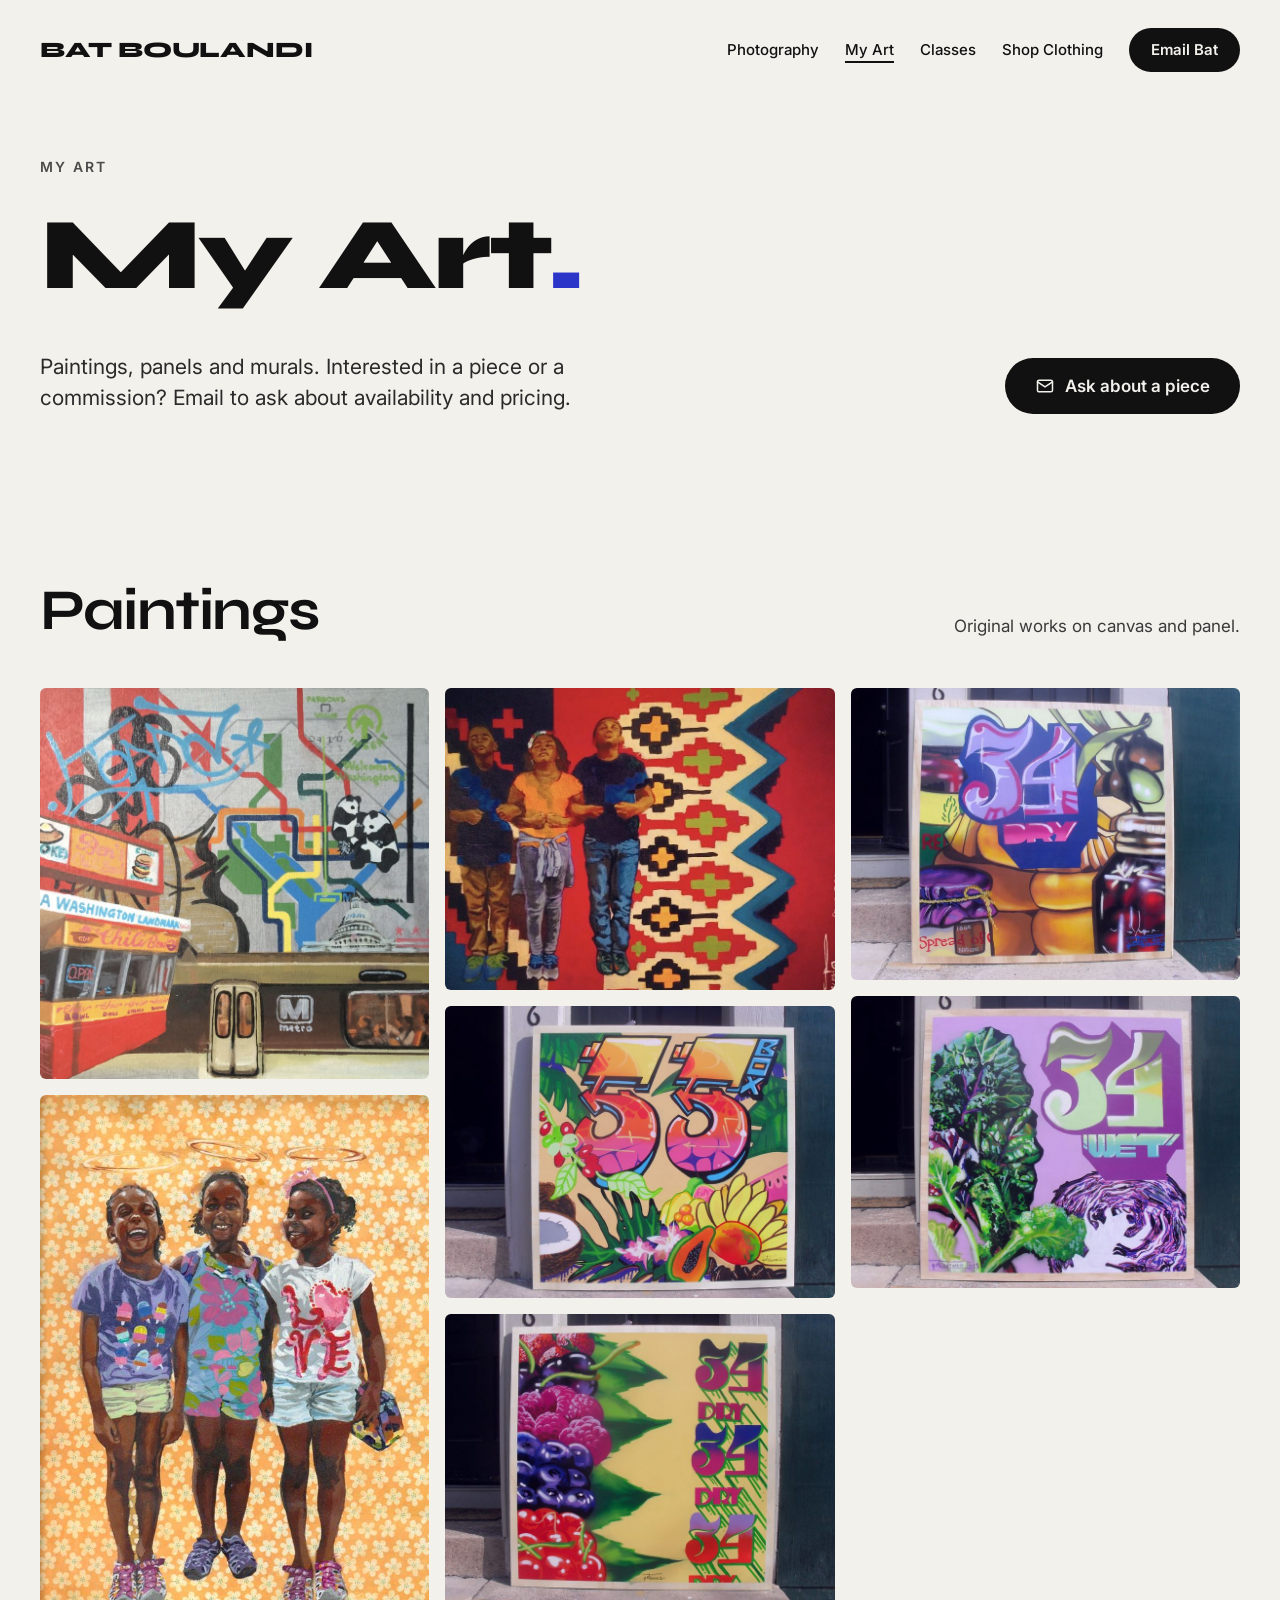
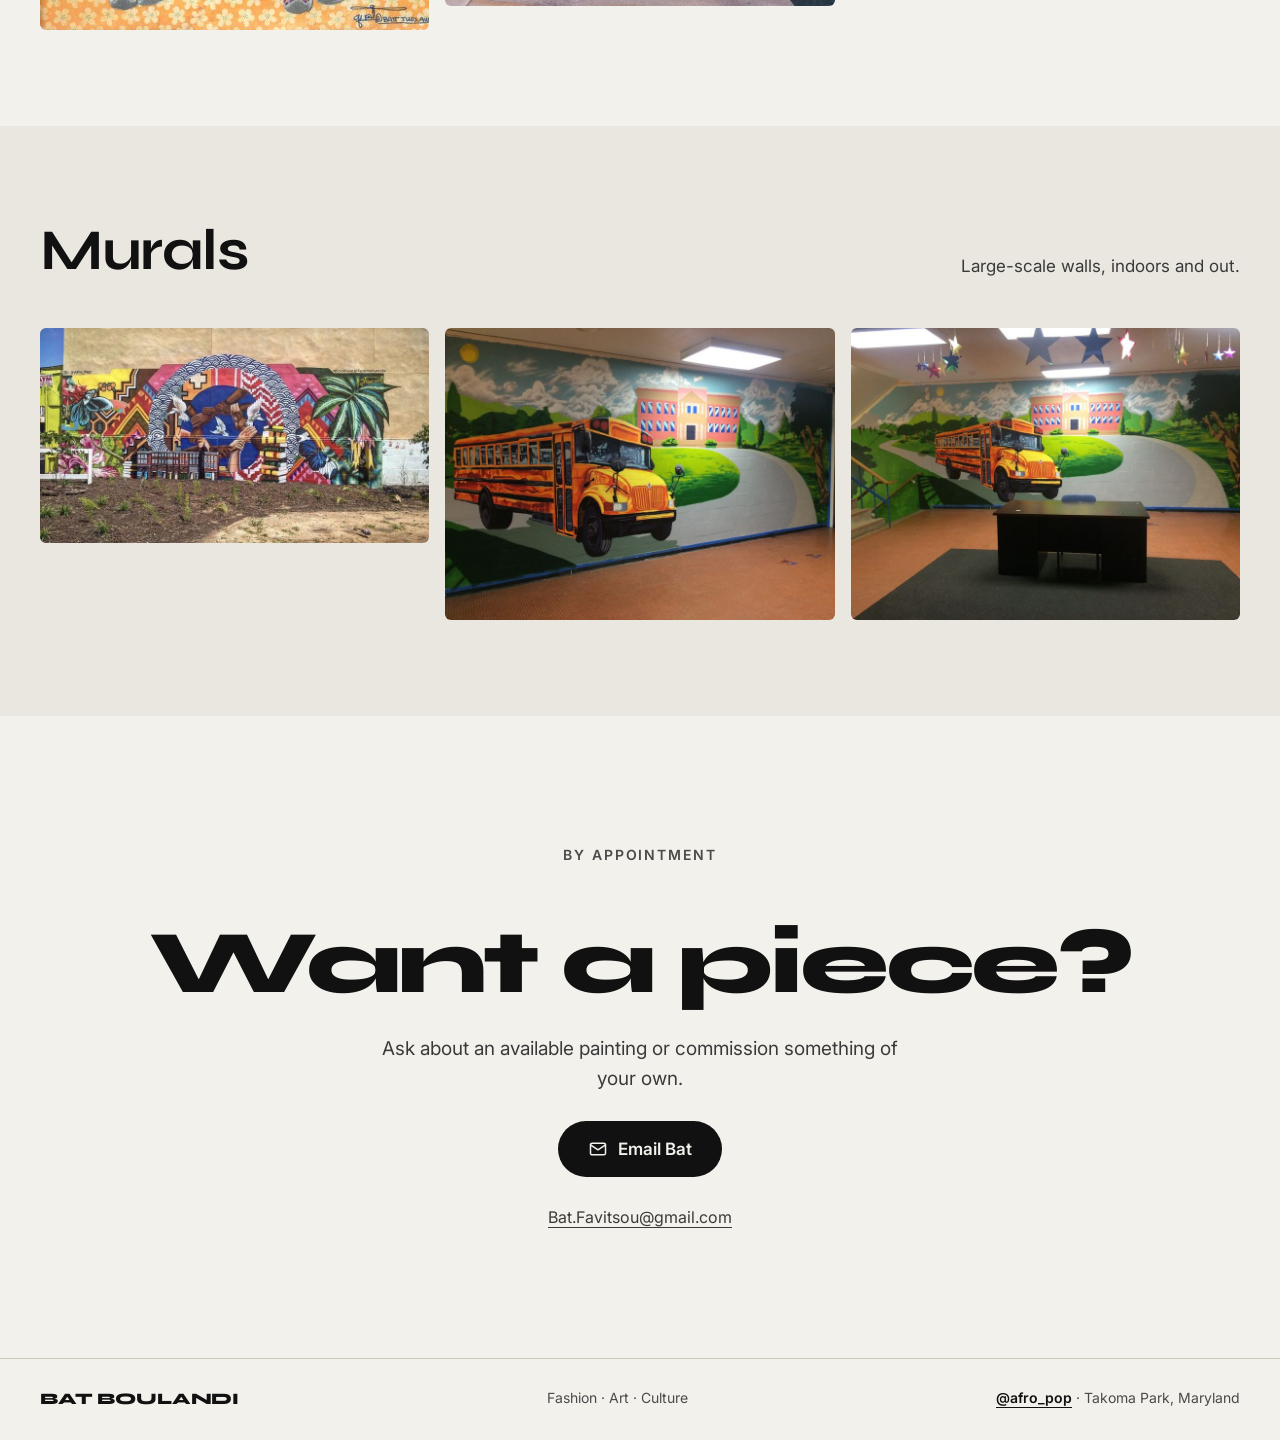
==== art.html @ e3f575ad "M111" ====
<!doctype html>
<html lang="en">
<head>
<meta charset="utf-8">
<meta name="viewport" content="width=device-width, initial-scale=1">
<title>My Art — Bat Boulandi</title>
<meta name="description" content="Original paintings by Bat Boulandi.">
<link rel="preconnect" href="https://fonts.googleapis.com">
<link rel="stylesheet" href="https://fonts.googleapis.com/css2?family=Syne:wght@500;600;700;800&amp;family=Inter:wght@400;500;600&amp;display=swap">
<link rel="stylesheet" href="styles.css">
</head>
<body>
<header class="wrap header">
  <a href="index.html" class="logo">BAT BOULANDI</a>
  <nav class="nav" aria-label="Main">
    <a href="photography.html" class="navlink">Photography</a><a href="art.html" class="navlink active" aria-current="page">My Art</a><a href="classes.html" class="navlink">Classes</a><a href="clothing.html" class="navlink">Shop Clothing</a>
    <a href="mailto:Bat.Favitsou@gmail.com?subject=Hello%20Bat" class="btn btn-dark btn-sm">Email Bat</a>
  </nav>
</header>
<main>
<section class="wrap page-hero">
  <p class="eyebrow">My Art</p>
  <h1 class="h-page">My Art<span class="dot">.</span></h1>
  <div class="hero-row">
    <p class="lede">Paintings, panels and murals. Interested in a piece or a commission? Email to ask about availability and pricing.</p>
    <div class="ctas"><a href="mailto:Bat.Favitsou@gmail.com?subject=Art%20inquiry" class="btn btn-dark"><svg aria-hidden="true" width="20" height="20" viewBox="0 0 24 24" fill="none" stroke="currentColor" stroke-width="1.8" stroke-linecap="round" stroke-linejoin="round"><rect x="3" y="5" width="18" height="14" rx="2"></rect><path d="M3 7l9 6 9-6"></path></svg>Ask about a piece</a></div>
  </div>
</section><section id="paintings" class="sec"><div class="wrap">
  <div class="sec-head"><h2 class="h2">Paintings</h2><p>Original works on canvas and panel.</p></div>
  <div class="masonry"><a class="m-item" href="images/art/paintings-01.jpg"><img src="images/art/thumbs/paintings-01.jpg" alt="Painting of DC: Metro map, Ben&#x27;s Chili Bowl and a Metro train" width="796" height="800" loading="lazy"></a><a class="m-item" href="images/art/paintings-02.jpg"><img src="images/art/thumbs/paintings-02.jpg" alt="Painting of three girls laughing" width="582" height="800" loading="lazy"></a><a class="m-item" href="images/art/paintings-03.jpg"><img src="images/art/thumbs/paintings-03.jpg" alt="Painting of three children against a patterned background" width="800" height="621" loading="lazy"></a><a class="m-item" href="images/art/paintings-04.jpg"><img src="images/art/thumbs/paintings-04.jpg" alt="Painted panel with fruit and graffiti lettering" width="800" height="600" loading="lazy"></a><a class="m-item" href="images/art/paintings-05.jpg"><img src="images/art/thumbs/paintings-05.jpg" alt="Painted panel with berries and graffiti lettering" width="800" height="600" loading="lazy"></a><a class="m-item" href="images/art/paintings-06.jpg"><img src="images/art/thumbs/paintings-06.jpg" alt="Painted panel with food and graffiti lettering" width="800" height="600" loading="lazy"></a><a class="m-item" href="images/art/paintings-07.jpg"><img src="images/art/thumbs/paintings-07.jpg" alt="Painted panel with greens and graffiti lettering" width="800" height="600" loading="lazy"></a></div>
</div></section><section id="murals" class="sec sec-alt"><div class="wrap">
  <div class="sec-head"><h2 class="h2">Murals</h2><p>Large-scale walls, indoors and out.</p></div>
  <div class="masonry"><a class="m-item" href="images/art/murals-01.jpg"><img src="images/art/thumbs/murals-01.jpg" alt="Large outdoor mural" width="800" height="442" loading="lazy"></a><a class="m-item" href="images/art/murals-02.jpg"><img src="images/art/thumbs/murals-02.jpg" alt="Indoor mural of a school bus and school building" width="800" height="600" loading="lazy"></a><a class="m-item" href="images/art/murals-03.jpg"><img src="images/art/thumbs/murals-03.jpg" alt="School bus mural in a room" width="800" height="600" loading="lazy"></a></div>
</div></section><section class="wrap contact">
  <p class="eyebrow">By appointment</p>
  <h2 class="h-cta">Want a piece?</h2>
  <p class="contact-p">Ask about an available painting or commission something of your own.</p>
  <a href="mailto:Bat.Favitsou@gmail.com?subject=Art%20inquiry" class="btn btn-dark"><svg aria-hidden="true" width="20" height="20" viewBox="0 0 24 24" fill="none" stroke="currentColor" stroke-width="1.8" stroke-linecap="round" stroke-linejoin="round"><rect x="3" y="5" width="18" height="14" rx="2"></rect><path d="M3 7l9 6 9-6"></path></svg>Email Bat</a>
  <a href="mailto:Bat.Favitsou@gmail.com?subject=Art%20inquiry" class="email-line">Bat.Favitsou@gmail.com</a>
</section>
</main>
<footer class="footer">
  <div class="wrap footer-in">
    <a href="index.html" class="logo logo-sm">BAT BOULANDI</a>
    <span>Fashion · Art · Culture</span>
    <span><a href="https://www.instagram.com/afro_pop/" class="ig">@afro_pop</a> · Takoma Park, Maryland</span>
  </div>
</footer>
<script src="gallery.js"></script>
</body>
</html>
---- styles.css ----
:root{--ground:#F3F1EC;--ink:#111111;--muted:#3A3A3A;--line:#CFC9BE;--card:#FBFAF7;--accent:#2B36C9;--sand:#D9D4CA}
*{box-sizing:border-box}
html{scroll-behavior:smooth}
body{margin:0;background:var(--ground);color:var(--ink);font-family:Inter,system-ui,sans-serif;font-size:17px;line-height:1.55}
a{color:var(--ink)}a:hover{color:var(--accent)}
.wrap{max-width:1280px;margin:0 auto;padding-left:40px;padding-right:40px}
@media(max-width:640px){.wrap{padding-left:20px;padding-right:20px}}

/* header */
.header{padding-top:28px;padding-bottom:28px;display:flex;flex-wrap:wrap;align-items:center;justify-content:space-between;gap:20px}
.logo{font-family:Syne,sans-serif;font-weight:800;font-size:22px;letter-spacing:-.01em;text-decoration:none;color:var(--ink)}
.logo-sm{font-size:16px}
.nav{display:flex;flex-wrap:wrap;align-items:center;gap:8px 26px;font-size:15px;font-weight:500}
.navlink{text-decoration:none;color:var(--ink);padding:10px 0}
.navlink:hover,.navlink.active{text-decoration:underline;text-underline-offset:6px;text-decoration-thickness:2px}

/* buttons */
.btn{display:inline-flex;align-items:center;gap:10px;min-height:56px;padding:0 30px;border-radius:999px;text-decoration:none;font-weight:600;font-size:17px;transition:background .15s,color .15s}
.btn-sm{min-height:44px;padding:0 22px;font-size:15px}
.btn-dark{background:var(--ink);color:var(--ground)}
.btn-dark:hover{background:var(--accent);color:#fff}
.btn-line{border:1.5px solid var(--ink);color:var(--ink)}
.btn-line:hover{background:var(--ink);color:var(--ground)}

/* type */
.eyebrow{margin:0 0 28px;font-size:14px;font-weight:600;letter-spacing:.14em;text-transform:uppercase;color:#4A4A4A}
.h-hero{margin:0;font-family:Syne,sans-serif;font-weight:800;font-size:clamp(56px,10vw,148px);line-height:.92;letter-spacing:-.035em}
.h-page{margin:0;font-family:Syne,sans-serif;font-weight:800;font-size:clamp(48px,8vw,112px);line-height:.95;letter-spacing:-.035em}
.dot{color:var(--accent)}
.h2{margin:0;font-family:Syne,sans-serif;font-weight:700;font-size:clamp(36px,4.5vw,60px);line-height:1;letter-spacing:-.025em}
.lede{margin:0;max-width:540px;font-size:21px;line-height:1.5;color:#2A2A2A}

/* hero */
.hero{padding-top:72px;padding-bottom:96px}
.page-hero{padding-top:56px;padding-bottom:72px}
.hero-row{margin-top:48px;display:flex;flex-wrap:wrap;align-items:flex-end;justify-content:space-between;gap:32px}
.ctas{display:flex;flex-wrap:wrap;gap:14px}

/* placeholders + images */
.ph{position:relative;width:100%;height:100%;min-height:200px;border-radius:6px;background:var(--sand);background-size:cover;background-position:center;display:flex;align-items:flex-end;padding:20px;overflow:hidden}
.ph span{font-size:13px;font-weight:500;letter-spacing:.06em;text-transform:uppercase;color:#3A3A3A;line-height:1.4}
.ph small{text-transform:none;letter-spacing:0;opacity:.75}
.ph-dark{background-color:#1C1C1C}.ph-dark span{color:#CFCFCF}
.ph-accent{background-color:var(--accent)}.ph-accent span{color:#fff}
.ph.loaded span{display:none}
.tile:nth-child(3n+2) .ph:not(.loaded){background-color:#E4E0D7}
.tile:nth-child(3n) .ph:not(.loaded){background-color:#CBC4B7}

/* home strip */
.strip{display:flex;flex-wrap:wrap;gap:16px}
.strip a{display:block;text-decoration:none}
.strip-big{flex:2 1 480px;height:520px}
.strip-col{flex:1 1 280px;display:flex;flex-direction:column;gap:16px}
.strip-col a{flex:1 1 250px}
@media(max-width:640px){.strip-big{height:380px}}

/* sections */
.services{padding-top:128px;padding-bottom:120px}
.sec{padding:96px 0}
.sec-alt{background:#EAE7E0}
.sec-head{display:flex;flex-wrap:wrap;justify-content:space-between;align-items:flex-end;gap:24px;margin-bottom:48px}
.sec-head p{margin:0;max-width:440px;color:var(--muted)}
.sec-cta{margin-top:40px}

/* cards */
.cards{display:flex;flex-wrap:wrap;gap:20px}
.card{flex:1 1 220px;min-width:0;display:flex;flex-direction:column;gap:16px;padding:30px 26px;border:1.5px solid var(--line);border-radius:6px;background:var(--card)}
.card:hover{border-color:var(--ink)}
.card-top{display:flex;align-items:center;justify-content:space-between;gap:10px;min-height:28px}
.num{font-family:Syne,sans-serif;font-weight:700;font-size:15px;color:var(--accent)}
.badge{display:inline-flex;padding:4px 12px;border-radius:999px;background:var(--ink);color:var(--ground);font-size:11.5px;font-weight:600;letter-spacing:.06em;text-transform:uppercase}
.card h3{margin:0;font-family:Syne,sans-serif;font-weight:700;font-size:26px;line-height:1.1;letter-spacing:-.015em}
.card-title{text-decoration:none}
.card-title:hover{text-decoration:underline;text-underline-offset:4px}
.card p{margin:0;flex-grow:1;color:var(--muted);font-size:16px}
.card-links{display:flex;flex-wrap:wrap;gap:4px 20px;align-items:center}
.card-cta{display:inline-flex;align-items:center;gap:8px;min-height:44px;font-weight:600;font-size:15px;text-underline-offset:4px}
.card-more{min-height:44px;display:inline-flex;align-items:center;font-size:15px;color:var(--muted);text-underline-offset:4px}

/* galleries */
.gallery{display:grid;grid-template-columns:repeat(auto-fill,minmax(280px,1fr));gap:16px}
.tile{margin:0}
.g-portrait .ph{aspect-ratio:4/5;height:auto}
.g-land .ph{aspect-ratio:4/3;height:auto}
.tile figcaption{margin-top:10px;font-size:14px;color:var(--muted)}

/* products */
.products{display:grid;grid-template-columns:repeat(auto-fill,minmax(260px,1fr));gap:28px 20px}
.product{display:flex;flex-direction:column;gap:8px}
.product .ph{aspect-ratio:3/4;height:auto;margin-bottom:8px}
.product-info{display:flex;justify-content:space-between;gap:12px;align-items:baseline}
.product h3{margin:0;font-family:Syne,sans-serif;font-weight:700;font-size:20px}
.price{font-weight:600}
.product-meta{margin:0;color:var(--muted);font-size:15px}

/* statement */
.statement{background:var(--ink);color:var(--ground)}
.statement .wrap{padding-top:120px;padding-bottom:120px}
.statement p{margin:0;max-width:1000px;font-family:Syne,sans-serif;font-weight:600;font-size:clamp(28px,4vw,52px);line-height:1.15;letter-spacing:-.02em}
.statement span{color:#9EA6FF}

/* contact */
.contact{padding-top:128px;padding-bottom:128px;text-align:center;display:flex;flex-direction:column;align-items:center;gap:28px}
.h-cta{margin:0;font-family:Syne,sans-serif;font-weight:800;font-size:clamp(44px,7vw,104px);line-height:.95;letter-spacing:-.035em}
.contact-p{margin:0;max-width:540px;color:var(--muted);font-size:19px}
.email-line{font-size:16px;color:var(--muted);text-underline-offset:4px}

/* footer */
.footer{border-top:1px solid var(--line)}
.footer-in{padding-top:28px;padding-bottom:28px;display:flex;flex-wrap:wrap;justify-content:space-between;gap:16px;font-size:14px;color:#4A4A4A}
.ig{font-weight:600;color:var(--ink);text-underline-offset:4px}

/* real photos: home strip */
.strip img{display:block;width:100%;height:100%;object-fit:cover;border-radius:6px;background:var(--sand)}
.strip-big{aspect-ratio:1/1;height:auto}
.strip-col a{flex:1 1 0;min-height:240px;overflow:hidden;border-radius:6px}
@media(max-width:640px){.strip-big{height:auto}}

/* masonry galleries */
.masonry{column-width:300px;column-gap:16px}
.m-item{display:block;margin:0 0 16px;break-inside:avoid;border-radius:6px;overflow:hidden;background:var(--sand);cursor:zoom-in}
.m-item img{display:block;width:100%;height:auto;transition:transform .35s ease}
.m-item:hover img{transform:scale(1.03)}
.m-item:focus-visible{outline:3px solid var(--accent);outline-offset:3px}

/* lightbox */
.lb{position:fixed;inset:0;background:rgba(17,17,17,.94);display:none;align-items:center;justify-content:center;z-index:100;padding:56px 72px}
.lb.open{display:flex}
.lb img{max-width:100%;max-height:100%;object-fit:contain;border-radius:4px}
.lb button{position:absolute;width:52px;height:52px;border-radius:999px;border:0;background:rgba(255,255,255,.12);color:#fff;cursor:pointer;display:flex;align-items:center;justify-content:center}
.lb button:hover{background:rgba(255,255,255,.25)}
.lb .lb-close{top:16px;right:16px}
.lb .lb-prev{left:12px;top:50%;transform:translateY(-50%)}
.lb .lb-next{right:12px;top:50%;transform:translateY(-50%)}
.lb-cap{position:absolute;bottom:16px;left:0;right:0;text-align:center;color:#ddd;font-size:14px;padding:0 72px}
@media(max-width:640px){.lb{padding:64px 12px}.lb .lb-prev,.lb .lb-next{top:auto;bottom:12px;transform:none}}
.strip-col img{object-position:center 22%}

/* coming soon */
.soon{min-height:calc(100vh - 200px);display:flex;flex-direction:column;justify-content:space-between;overflow:hidden}
.soon-in{padding-top:64px;padding-bottom:80px;display:flex;flex-direction:column;align-items:flex-start;gap:28px}
.soon-pill{display:inline-flex;align-items:center;gap:10px;padding:8px 16px;border:1.5px solid var(--ink);border-radius:999px;font-size:13px;font-weight:600;letter-spacing:.12em;text-transform:uppercase}
.soon-dot{width:8px;height:8px;border-radius:50%;background:var(--accent);animation:pulse 1.8s ease-in-out infinite}
@keyframes pulse{0%,100%{opacity:1}50%{opacity:.25}}
.soon-h{margin:0;font-family:Syne,sans-serif;font-weight:800;font-size:clamp(72px,15vw,220px);line-height:.86;letter-spacing:-.045em}
.soon-p{margin:0;max-width:560px;font-size:21px;line-height:1.5;color:#2A2A2A}
.soon-ctas{margin-top:8px}
.soon-marquee{background:var(--ink);color:var(--ground);padding:22px 0;white-space:nowrap;overflow:hidden}
.soon-track{display:inline-block;font-family:Syne,sans-serif;font-weight:700;font-size:clamp(22px,3vw,36px);letter-spacing:-.01em;animation:marquee 40s linear infinite}
@keyframes marquee{from{transform:translateX(0)}to{transform:translateX(-50%)}}
@media(prefers-reduced-motion:reduce){.soon-track,.soon-dot{animation:none}}
.badge-soon{background:var(--accent);color:#fff}
.soon-in{width:100%}
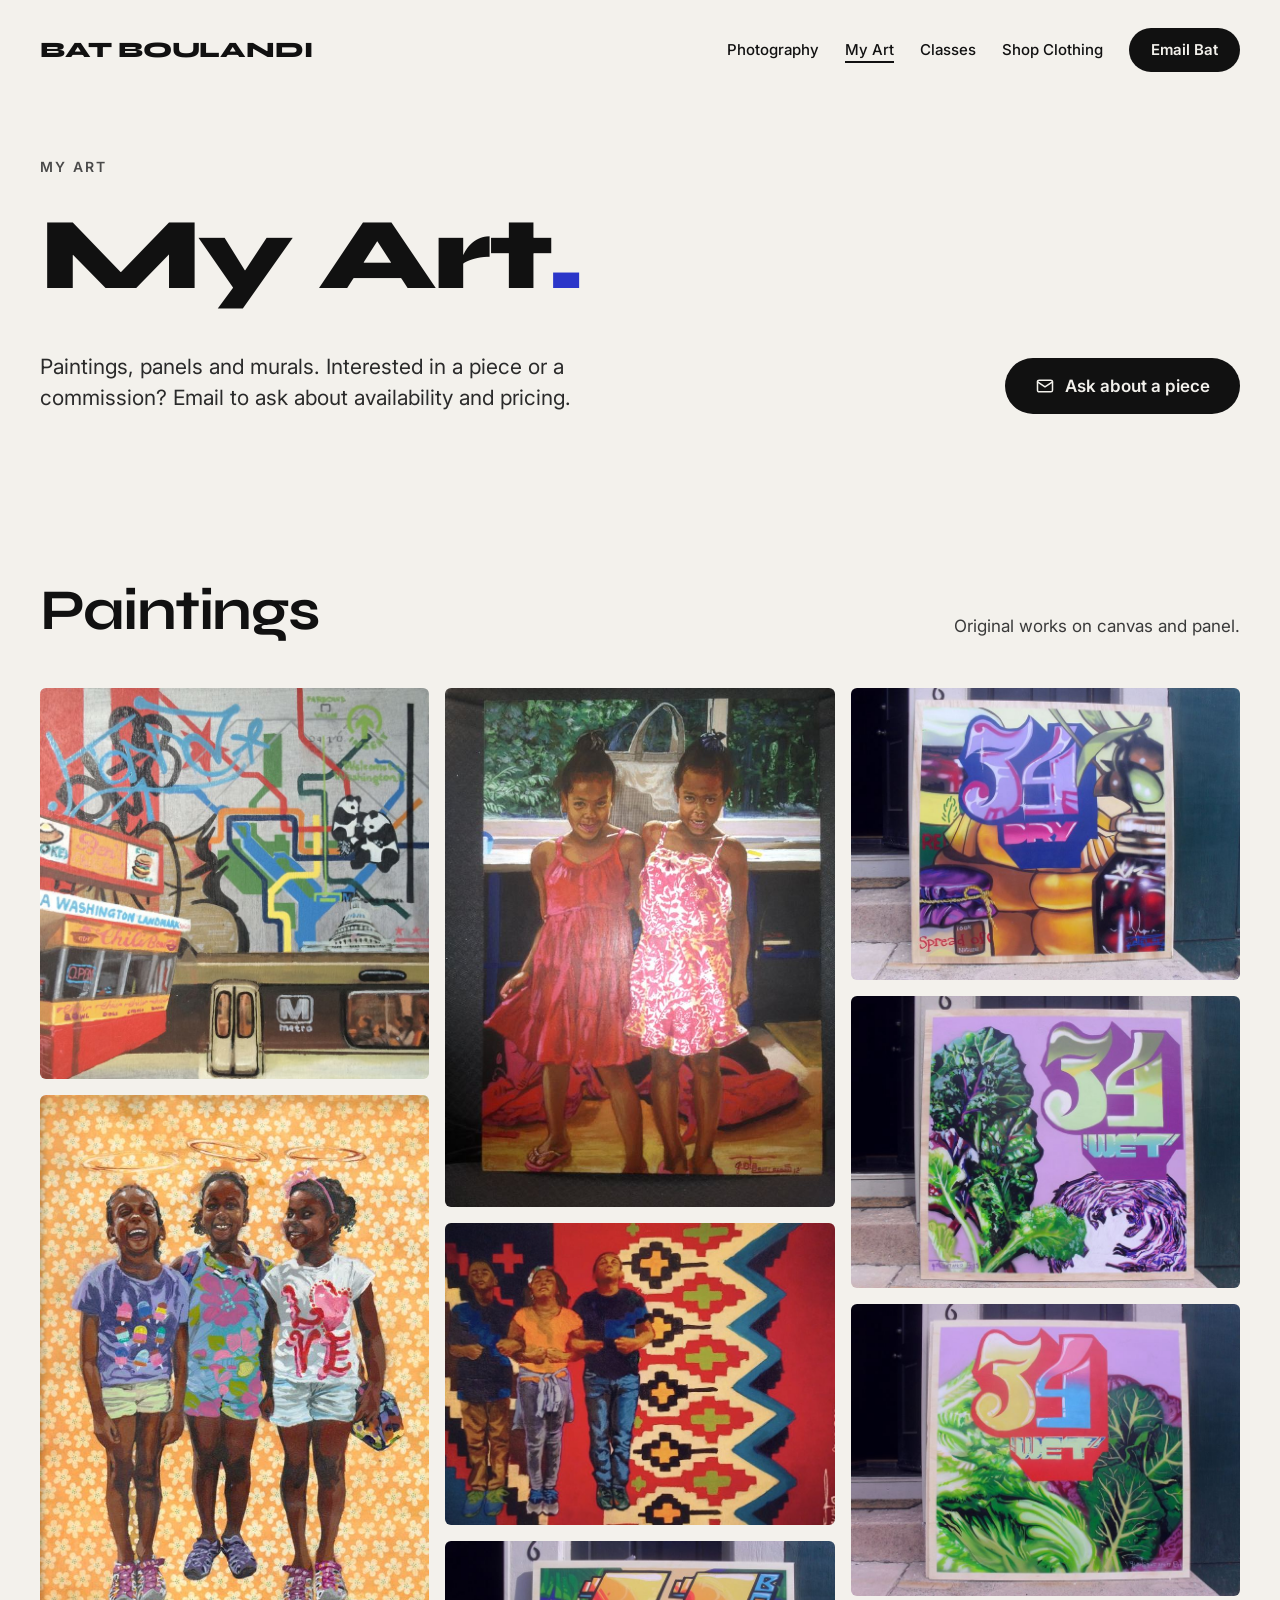
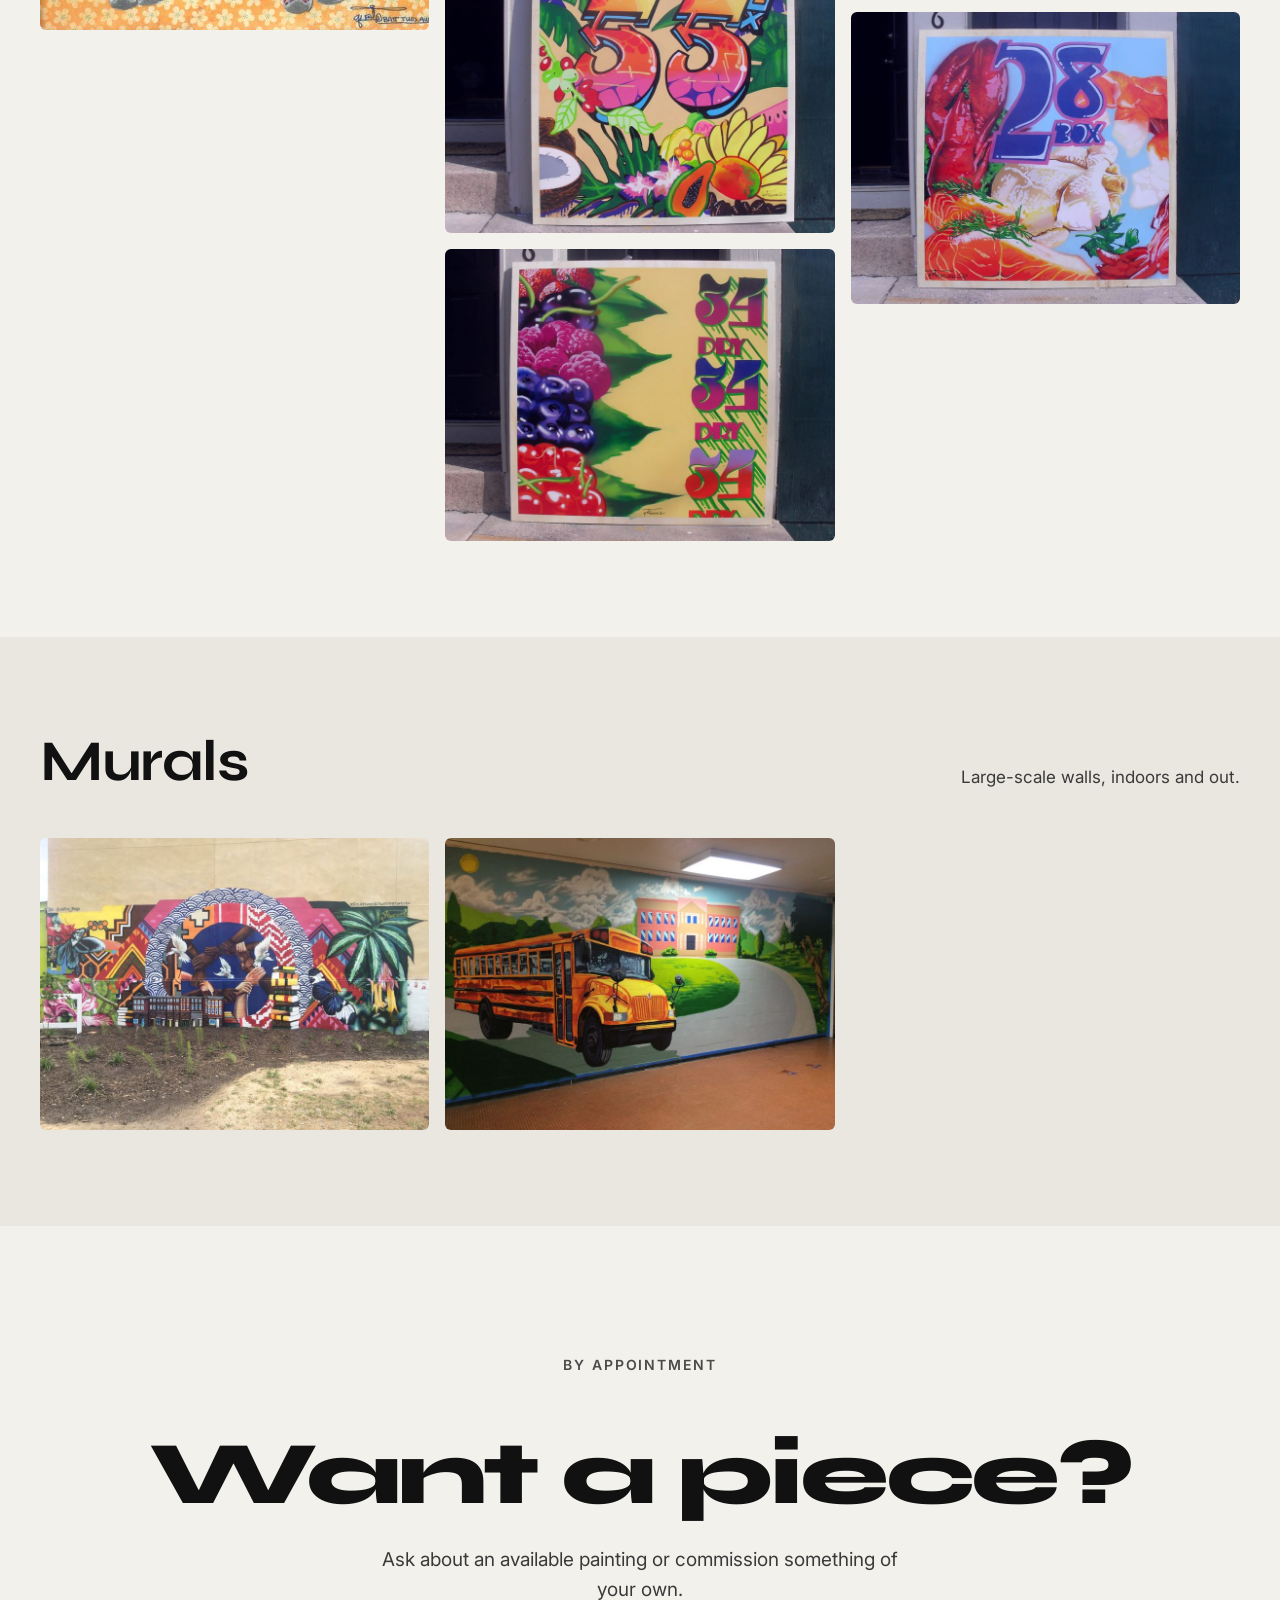
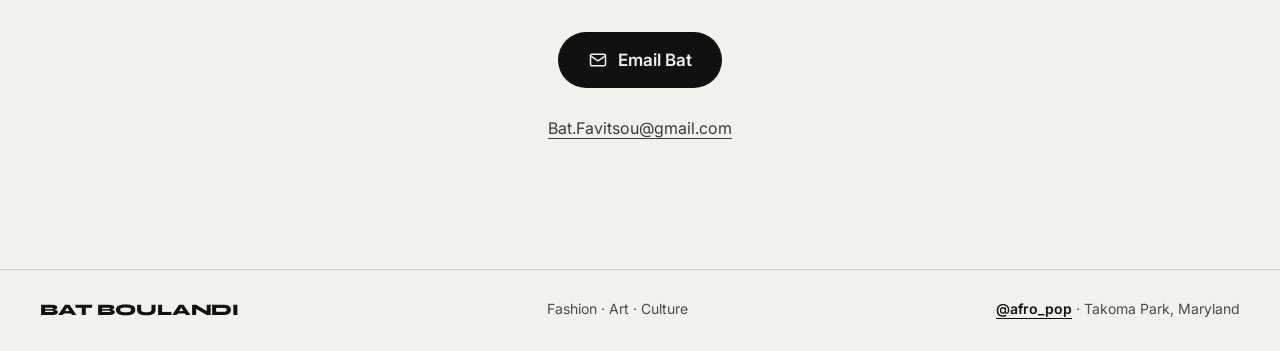
==== commit 6aca1f06: "C28" ====
--- a/art.html
+++ b/art.html
@@ -27,10 +27,10 @@
   </div>
 </section><section id="paintings" class="sec"><div class="wrap">
   <div class="sec-head"><h2 class="h2">Paintings</h2><p>Original works on canvas and panel.</p></div>
-  <div class="masonry"><a class="m-item" href="images/art/paintings-01.jpg"><img src="images/art/thumbs/paintings-01.jpg" alt="Painting of DC: Metro map, Ben&#x27;s Chili Bowl and a Metro train" width="796" height="800" loading="lazy"></a><a class="m-item" href="images/art/paintings-02.jpg"><img src="images/art/thumbs/paintings-02.jpg" alt="Painting of three girls laughing" width="582" height="800" loading="lazy"></a><a class="m-item" href="images/art/paintings-03.jpg"><img src="images/art/thumbs/paintings-03.jpg" alt="Painting of three children against a patterned background" width="800" height="621" loading="lazy"></a><a class="m-item" href="images/art/paintings-04.jpg"><img src="images/art/thumbs/paintings-04.jpg" alt="Painted panel with fruit and graffiti lettering" width="800" height="600" loading="lazy"></a><a class="m-item" href="images/art/paintings-05.jpg"><img src="images/art/thumbs/paintings-05.jpg" alt="Painted panel with berries and graffiti lettering" width="800" height="600" loading="lazy"></a><a class="m-item" href="images/art/paintings-06.jpg"><img src="images/art/thumbs/paintings-06.jpg" alt="Painted panel with food and graffiti lettering" width="800" height="600" loading="lazy"></a><a class="m-item" href="images/art/paintings-07.jpg"><img src="images/art/thumbs/paintings-07.jpg" alt="Painted panel with greens and graffiti lettering" width="800" height="600" loading="lazy"></a></div>
+  <div class="masonry"><a class="m-item" href="images/art/paintings-01.jpg"><img src="images/art/thumbs/paintings-01.jpg" alt="Painting of DC: Metro map, Ben&#x27;s Chili Bowl and a Metro train" width="796" height="800" loading="lazy"></a><a class="m-item" href="images/art/paintings-02.jpg"><img src="images/art/thumbs/paintings-02.jpg" alt="Painting of three girls laughing" width="582" height="800" loading="lazy"></a><a class="m-item" href="images/art/paintings-08.jpg"><img src="images/art/thumbs/paintings-08.jpg" alt="Grace and Elana, painting of two girls in pink summer dresses" width="600" height="800" loading="lazy"></a><a class="m-item" href="images/art/paintings-03.jpg"><img src="images/art/thumbs/paintings-03.jpg" alt="Painting of three children against a patterned background" width="800" height="621" loading="lazy"></a><a class="m-item" href="images/art/paintings-04.jpg"><img src="images/art/thumbs/paintings-04.jpg" alt="Painted panel with fruit and graffiti lettering" width="800" height="600" loading="lazy"></a><a class="m-item" href="images/art/paintings-05.jpg"><img src="images/art/thumbs/paintings-05.jpg" alt="Painted panel with berries and graffiti lettering" width="800" height="600" loading="lazy"></a><a class="m-item" href="images/art/paintings-06.jpg"><img src="images/art/thumbs/paintings-06.jpg" alt="Painted panel with food and graffiti lettering" width="800" height="600" loading="lazy"></a><a class="m-item" href="images/art/paintings-07.jpg"><img src="images/art/thumbs/paintings-07.jpg" alt="Painted panel with greens and graffiti lettering" width="800" height="600" loading="lazy"></a><a class="m-item" href="images/art/paintings-09.jpg"><img src="images/art/thumbs/paintings-09.jpg" alt="Painted panel &quot;34 WET&quot; with lettuce and collard greens" width="800" height="600" loading="lazy"></a><a class="m-item" href="images/art/paintings-10.jpg"><img src="images/art/thumbs/paintings-10.jpg" alt="Painted panel &quot;28 BOX&quot; with lobster, salmon and shrimp" width="800" height="600" loading="lazy"></a></div>
 </div></section><section id="murals" class="sec sec-alt"><div class="wrap">
   <div class="sec-head"><h2 class="h2">Murals</h2><p>Large-scale walls, indoors and out.</p></div>
-  <div class="masonry"><a class="m-item" href="images/art/murals-01.jpg"><img src="images/art/thumbs/murals-01.jpg" alt="Large outdoor mural" width="800" height="442" loading="lazy"></a><a class="m-item" href="images/art/murals-02.jpg"><img src="images/art/thumbs/murals-02.jpg" alt="Indoor mural of a school bus and school building" width="800" height="600" loading="lazy"></a><a class="m-item" href="images/art/murals-03.jpg"><img src="images/art/thumbs/murals-03.jpg" alt="School bus mural in a room" width="800" height="600" loading="lazy"></a></div>
+  <div class="masonry"><a class="m-item" href="images/art/murals-01.jpg"><img src="images/art/thumbs/murals-01.jpg" alt="#SouthwestSummerworks mural: linked hands, doves, rowhouses and books" width="800" height="600" loading="lazy"></a><a class="m-item" href="images/art/murals-02.jpg"><img src="images/art/thumbs/murals-02.jpg" alt="Indoor mural of a school bus and school building" width="800" height="600" loading="lazy"></a></div>
 </div></section><section class="wrap contact">
   <p class="eyebrow">By appointment</p>
   <h2 class="h-cta">Want a piece?</h2>
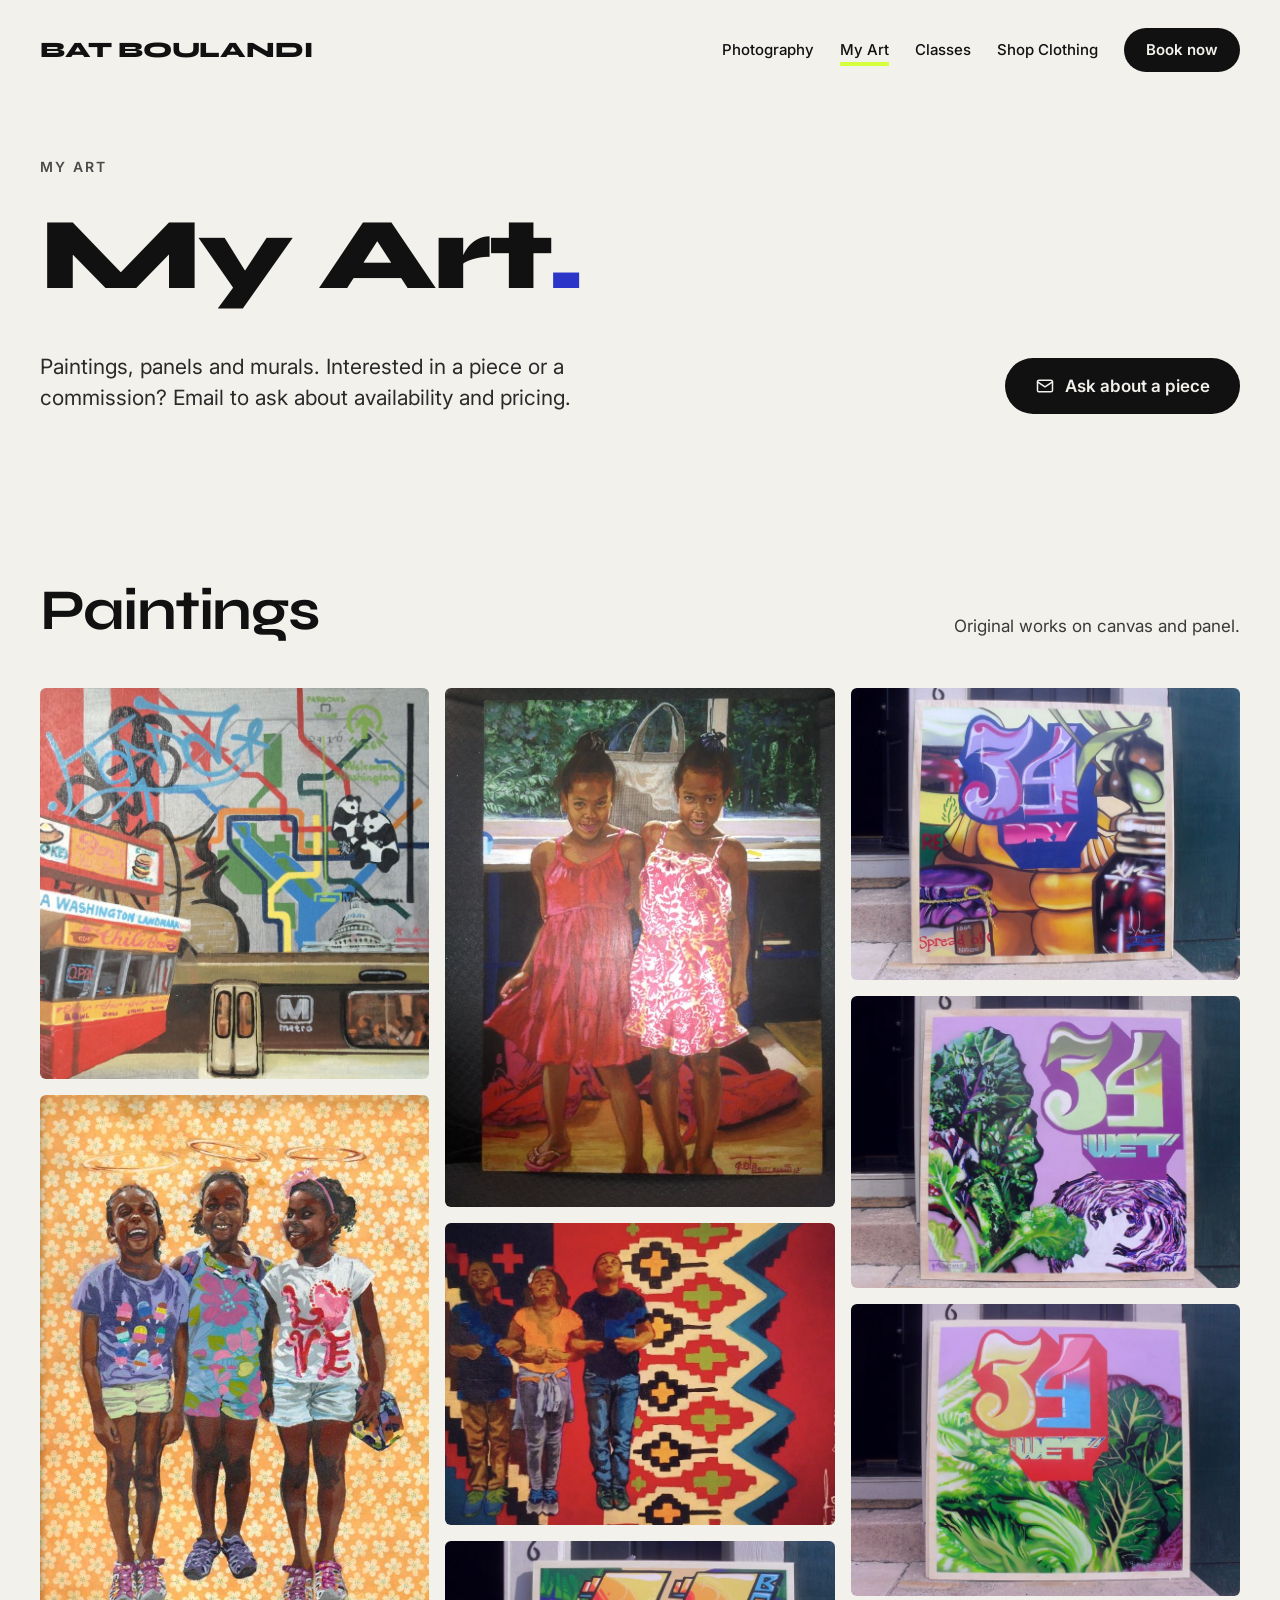
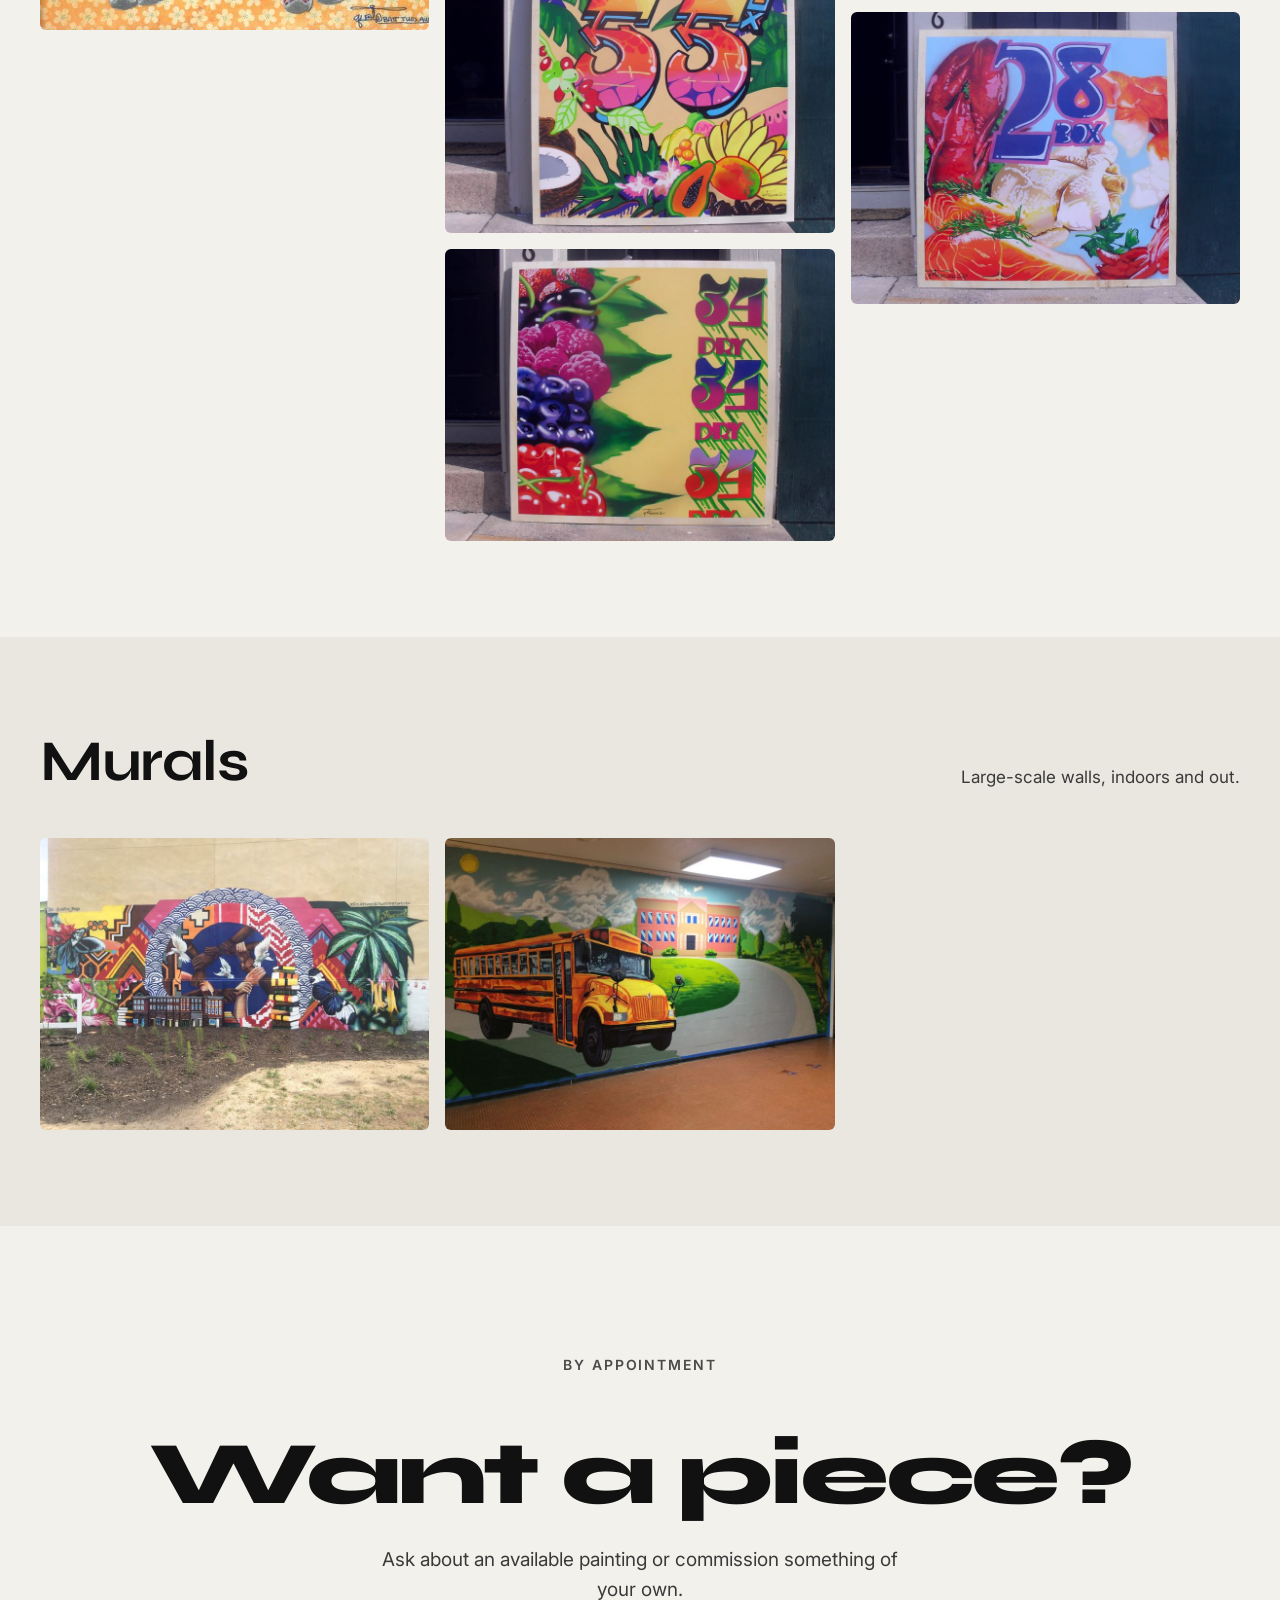
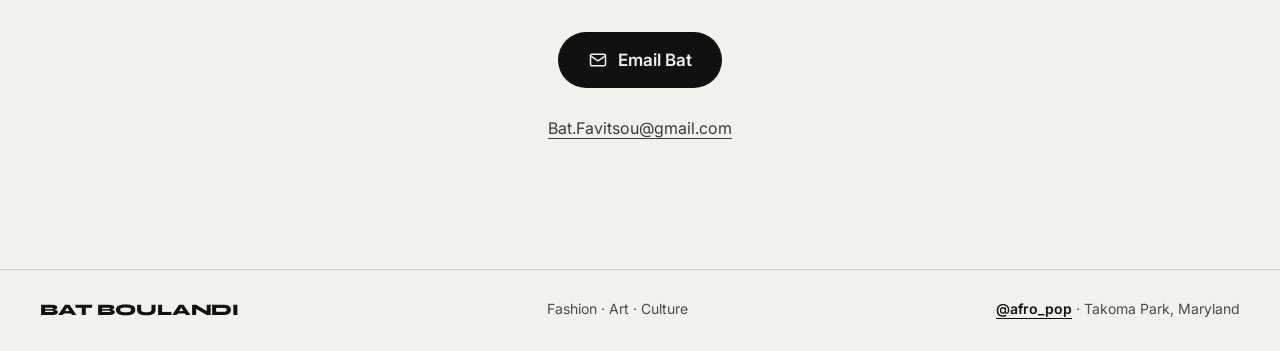
==== commit cac20fac: "C8" ====
--- a/art.html
+++ b/art.html
@@ -14,7 +14,7 @@
   <a href="index.html" class="logo">BAT BOULANDI</a>
   <nav class="nav" aria-label="Main">
     <a href="photography.html" class="navlink">Photography</a><a href="art.html" class="navlink active" aria-current="page">My Art</a><a href="classes.html" class="navlink">Classes</a><a href="clothing.html" class="navlink">Shop Clothing</a>
-    <a href="mailto:Bat.Favitsou@gmail.com?subject=Hello%20Bat" class="btn btn-dark btn-sm">Email Bat</a>
+    <a href="book.html" class="btn btn-dark btn-sm">Book now</a>
   </nav>
 </header>
 <main>
@@ -36,7 +36,7 @@
   <h2 class="h-cta">Want a piece?</h2>
   <p class="contact-p">Ask about an available painting or commission something of your own.</p>
   <a href="mailto:Bat.Favitsou@gmail.com?subject=Art%20inquiry" class="btn btn-dark"><svg aria-hidden="true" width="20" height="20" viewBox="0 0 24 24" fill="none" stroke="currentColor" stroke-width="1.8" stroke-linecap="round" stroke-linejoin="round"><rect x="3" y="5" width="18" height="14" rx="2"></rect><path d="M3 7l9 6 9-6"></path></svg>Email Bat</a>
-  <a href="mailto:Bat.Favitsou@gmail.com?subject=Art%20inquiry" class="email-line">Bat.Favitsou@gmail.com</a>
+  <a href="mailto:Bat.Favitsou@gmail.com?subject=Hello%20Bat" class="email-line">Bat.Favitsou@gmail.com</a>
 </section>
 </main>
 <footer class="footer">
--- a/styles.css
+++ b/styles.css
@@ -151,3 +151,83 @@
 @media(prefers-reduced-motion:reduce){.soon-track,.soon-dot{animation:none}}
 .badge-soon{background:var(--accent);color:#fff}
 .soon-in{width:100%}
+
+/* booking page */
+.book{padding-top:48px;padding-bottom:120px;display:flex;flex-wrap:wrap;gap:56px;align-items:flex-start}
+.book-intro{flex:1 1 360px;min-width:0;position:sticky;top:32px}
+.book-intro .lede{margin-top:32px}
+.steps{list-style:none;margin:40px 0 0;padding:0;display:flex;flex-direction:column;gap:14px;font-weight:500}
+.steps li{display:flex;align-items:center;gap:14px}
+.steps span{width:34px;height:34px;flex:none;border-radius:999px;border:1.5px solid var(--ink);display:inline-flex;align-items:center;justify-content:center;font-family:Syne,sans-serif;font-weight:700;font-size:14px}
+.book-card{flex:1.25 1 520px;min-width:0;background:var(--card);border:1.5px solid var(--line);border-radius:10px;padding:40px}
+@media(max-width:900px){.book-intro{position:static}}
+@media(max-width:640px){.book-card{padding:24px 20px}.book{gap:36px}}
+.form{display:flex;flex-direction:column;gap:22px}
+.row{display:flex;flex-wrap:wrap;gap:22px}
+.row .field{flex:1 1 220px;min-width:0}
+.field{display:flex;flex-direction:column;gap:8px;border:0;margin:0;padding:0;min-width:0}
+.field[hidden]{display:none}
+.field label,.field legend{font-weight:600;font-size:15px;padding:0}
+.field legend{margin-bottom:10px}
+.req{color:var(--accent)}
+.opt{font-weight:400;color:#5A5A5A;font-size:13px;margin-left:4px}
+.field input,.field textarea{font:inherit;font-size:16px;color:var(--ink);background:#fff;border:1.5px solid var(--line);border-radius:8px;padding:12px 14px;min-height:48px;width:100%}
+.field textarea{resize:vertical;line-height:1.5}
+.field input:focus,.field textarea:focus{outline:none;border-color:var(--ink);box-shadow:0 0 0 3px rgba(43,54,201,.18)}
+.field input[aria-invalid="true"],.field textarea[aria-invalid="true"]{border-color:#B3261E}
+.field ::placeholder{color:#8A8A8A}
+.choices{display:grid;grid-template-columns:repeat(auto-fit,minmax(150px,1fr));gap:10px}
+.choice{position:relative;cursor:pointer}
+.choice input{position:absolute;opacity:0;inset:0;margin:0;cursor:pointer}
+.choice-box{display:flex;flex-direction:column;gap:4px;height:100%;padding:16px;border:1.5px solid var(--line);border-radius:8px;background:#fff;transition:border-color .15s,background .15s}
+.choice-t{font-family:Syne,sans-serif;font-weight:700;font-size:17px}
+.choice-d{font-size:13.5px;color:#4A4A4A}
+.choice:hover .choice-box{border-color:var(--ink)}
+.choice input:checked + .choice-box{border-color:var(--ink);background:var(--ink);color:var(--ground)}
+.choice input:checked + .choice-box .choice-d{color:#D6D3CC}
+.choice input:focus-visible + .choice-box{box-shadow:0 0 0 3px rgba(43,54,201,.35)}
+.err{display:none;margin:0;color:#B3261E;font-size:14px}
+.err.show{display:block}
+.hp{position:absolute;left:-9999px;width:1px;height:1px;opacity:0}
+.btn-submit{border:0;cursor:pointer;justify-content:center;width:100%;font-family:inherit}
+.btn-submit:disabled{opacity:.6;cursor:wait}
+.form-note{margin:-6px 0 0;text-align:center;font-size:14px;color:#5A5A5A}
+.form-note.bad{color:#B3261E}
+.sent{display:flex;flex-direction:column;align-items:flex-start;gap:16px;padding:24px 0}
+.sent[hidden]{display:none}
+.sent:focus{outline:none}
+.sent-icon{width:60px;height:60px;border-radius:999px;background:var(--accent);color:#fff;display:inline-flex;align-items:center;justify-content:center}
+.sent h2{margin:0;font-family:Syne,sans-serif;font-weight:800;font-size:44px;letter-spacing:-.03em}
+.sent p{margin:0;color:var(--muted);font-size:18px}
+.form[hidden]{display:none}
+
+/* ---------- neon highlight ---------- */
+:root{--neon:#D4FF3A}
+::selection{background:var(--neon);color:var(--ink)}
+.btn-dark:hover{background:var(--neon);color:var(--ink)}
+.btn-line:hover{background:var(--ink);color:var(--neon)}
+.navlink:hover,.navlink.active{text-decoration-color:var(--neon);text-decoration-thickness:4px;text-underline-offset:7px}
+.statement span{color:var(--neon)}
+.soon-marquee{color:var(--neon)}
+.soon-dot{background:var(--ink);box-shadow:0 0 0 3px var(--neon)}
+.sent-icon{background:var(--neon);color:var(--ink)}
+.choice input:checked + .choice-box .choice-t{color:var(--neon)}
+.ig:hover{background:var(--neon);color:var(--ink);text-decoration:none}
+
+/* ---------- photo cards (home) ---------- */
+.card-img{position:relative;overflow:hidden;isolation:isolate;border:0;background:#1A1A1A;color:#fff;min-height:440px;justify-content:flex-end;padding:28px 24px}
+.card-img .card-bg{position:absolute;inset:0;width:100%;height:100%;object-fit:cover;z-index:-2;transition:transform .5s ease}
+.card-img .card-shade{position:absolute;inset:0;z-index:-1;background:linear-gradient(180deg,rgba(10,10,10,.35) 0%,rgba(10,10,10,.55) 40%,rgba(10,10,10,.92) 100%)}
+.card-img:hover .card-bg{transform:scale(1.05)}
+.card-img:hover{border-color:transparent}
+.card-img .card-top{margin-bottom:auto}
+.card-img .num{color:var(--neon);font-size:16px;text-shadow:0 1px 8px rgba(0,0,0,.5)}
+.card-img .badge{background:var(--neon);color:var(--ink)}
+.card-img h3,.card-img .card-title{color:#fff}
+.card-img .card-title:hover{color:var(--neon)}
+.card-img p{color:rgba(255,255,255,.88)}
+.card-img .card-cta{color:var(--neon)}
+.card-img .card-cta:hover{color:#fff}
+.card-img .card-more{color:rgba(255,255,255,.8)}
+.card-img .card-more:hover{color:#fff}
+.card-img p{flex-grow:0}
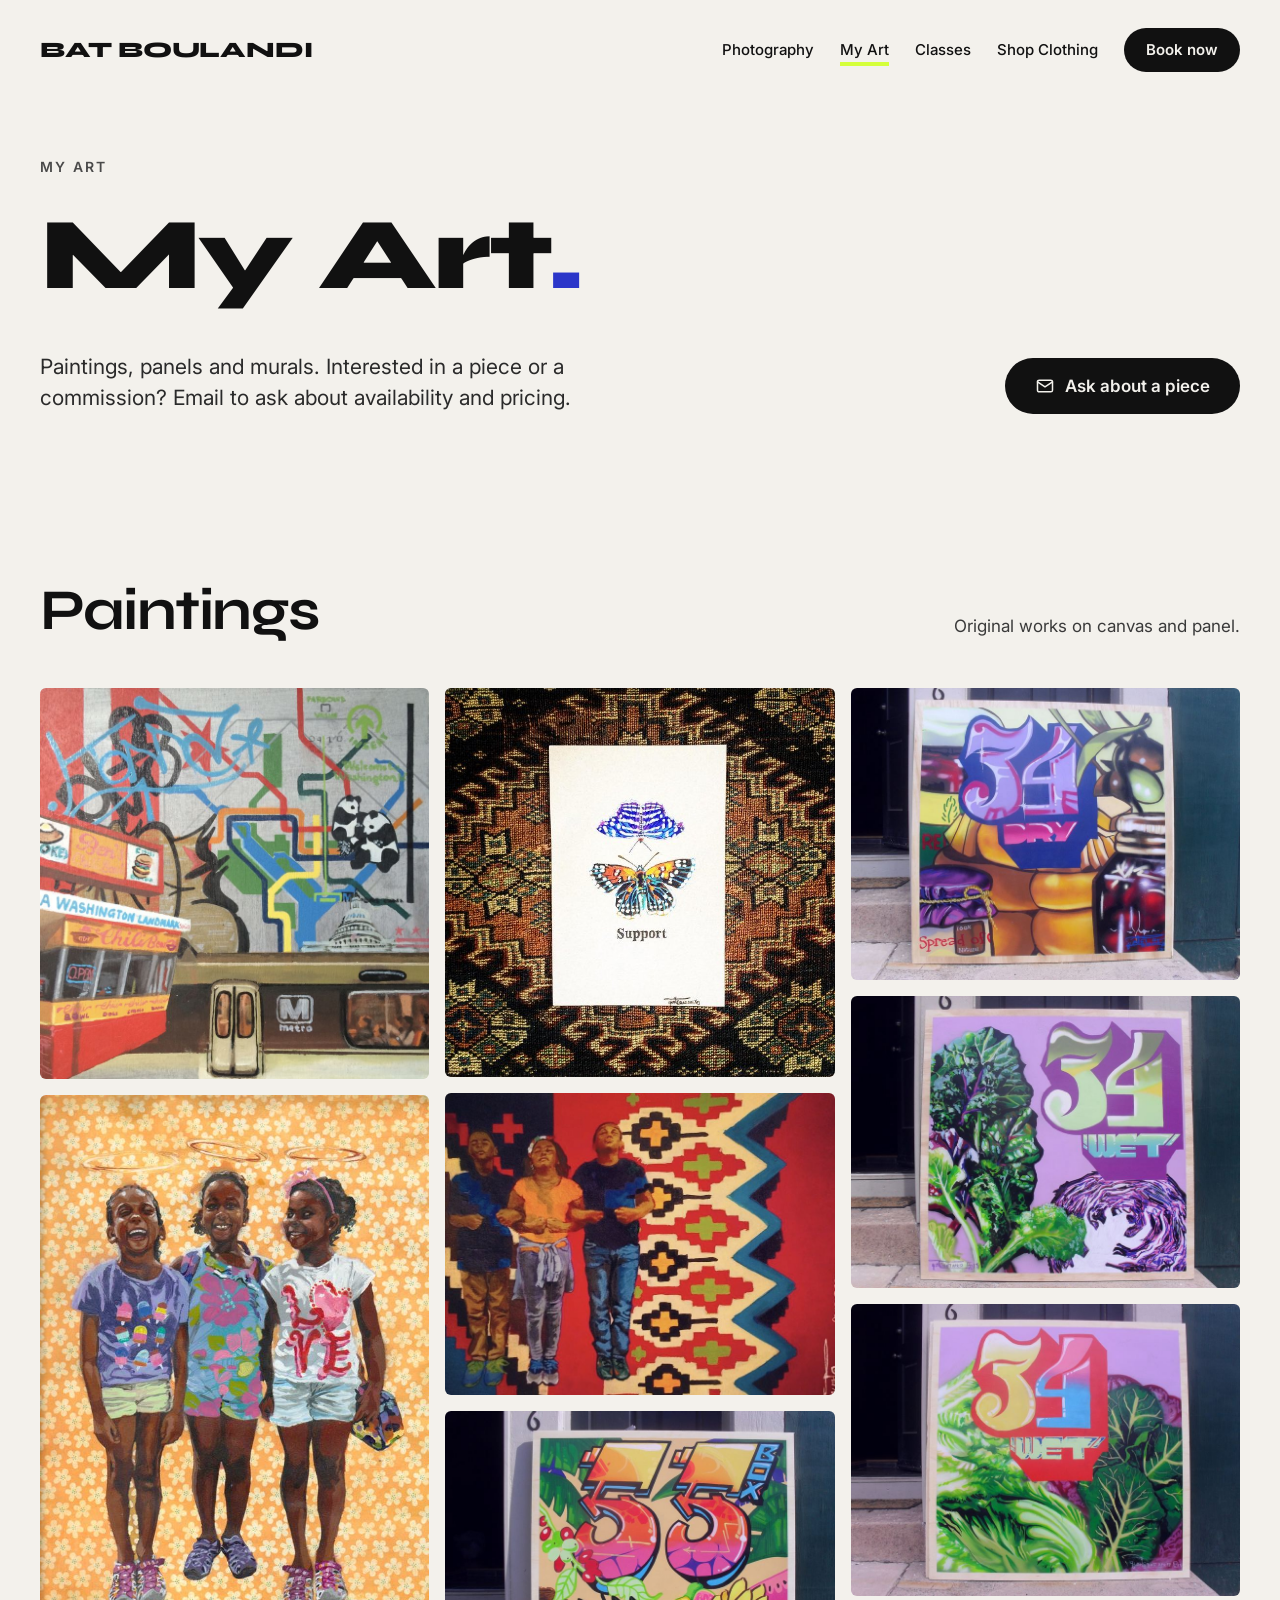
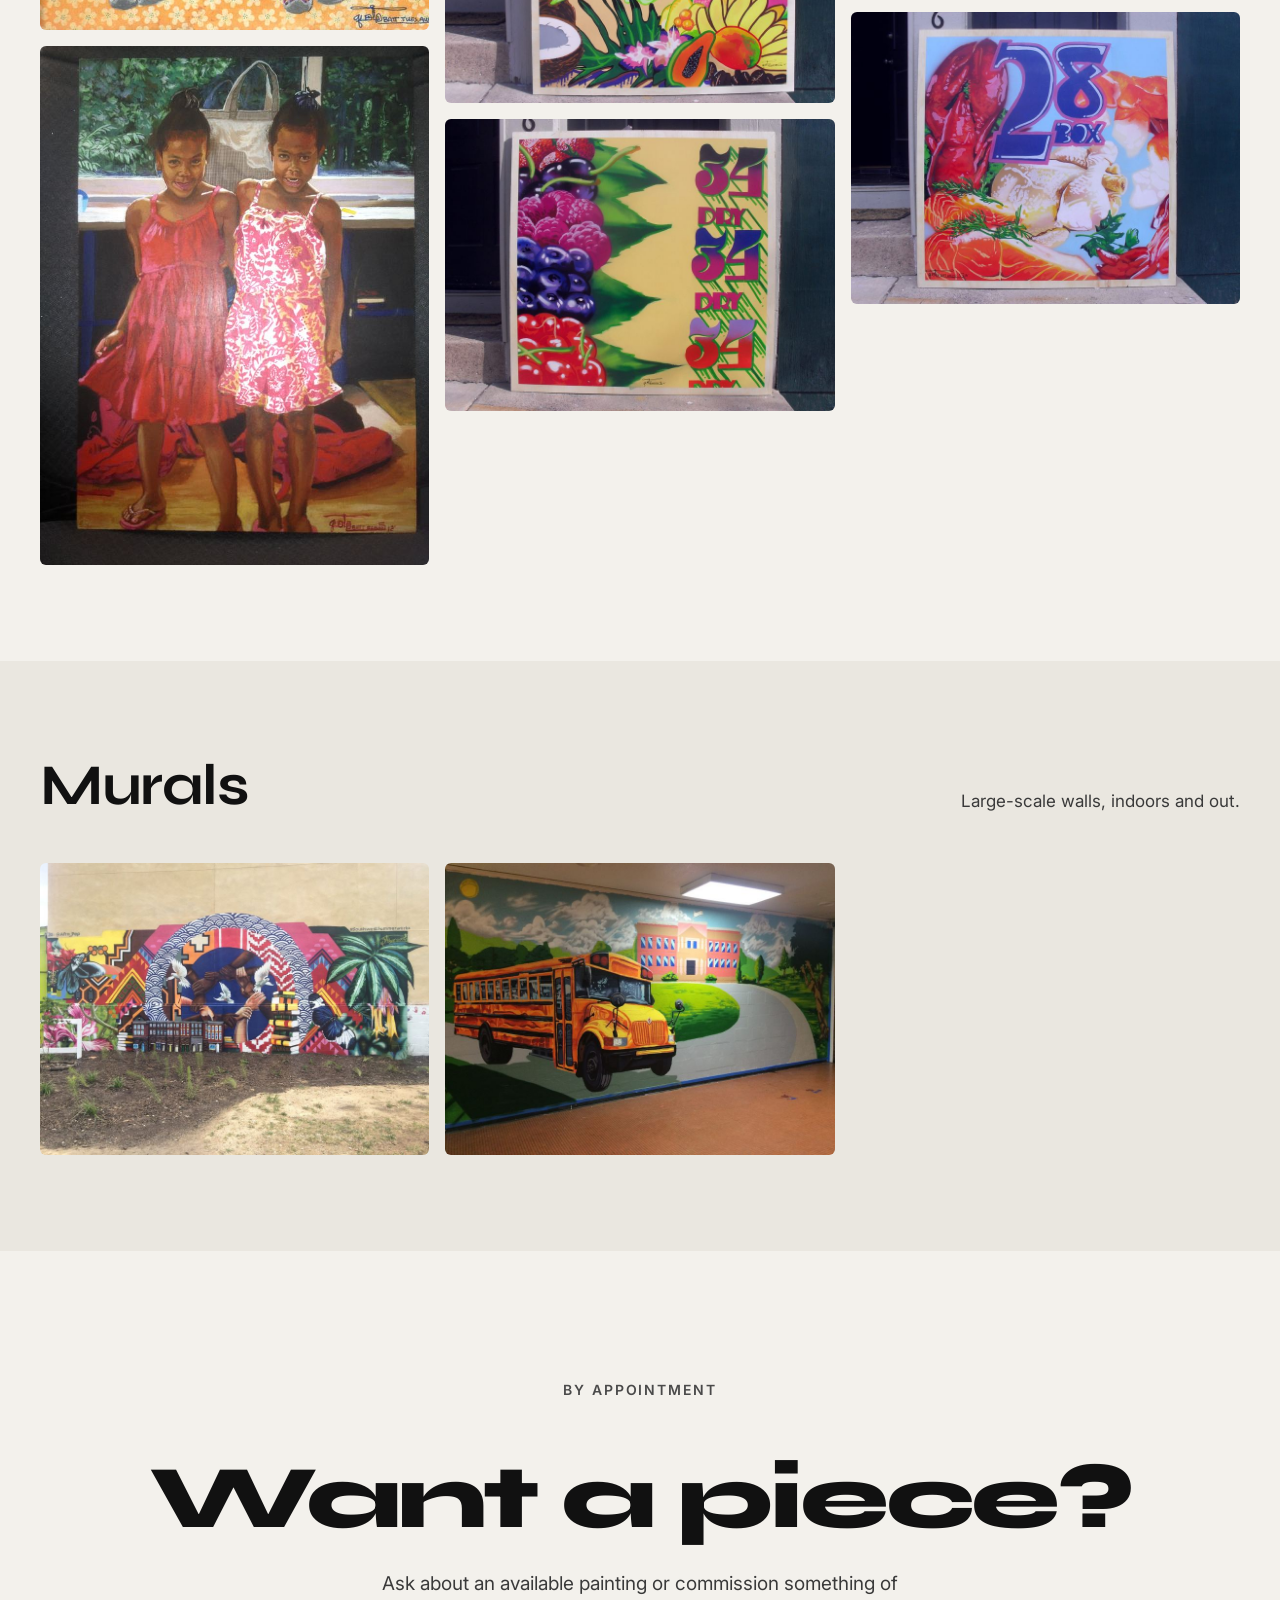
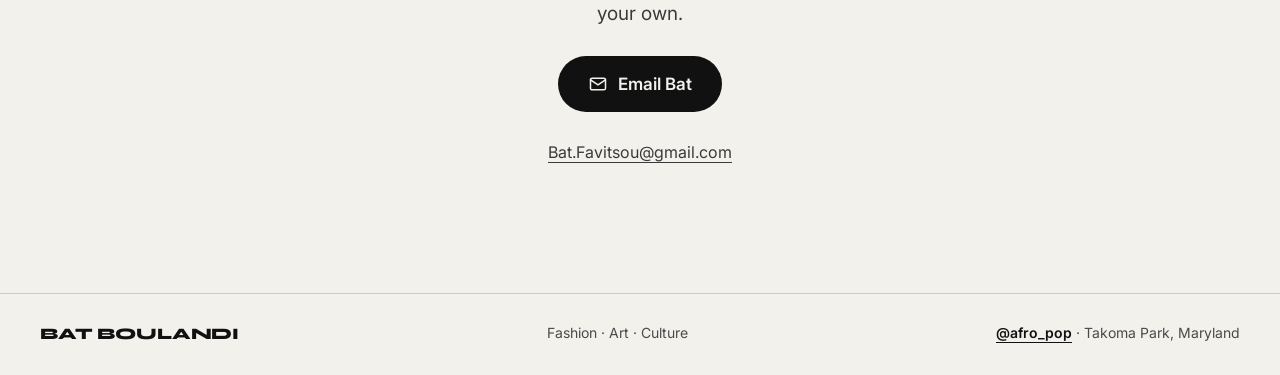
==== commit 5540adad: "N7" ====
--- a/art.html
+++ b/art.html
@@ -27,7 +27,7 @@
   </div>
 </section><section id="paintings" class="sec"><div class="wrap">
   <div class="sec-head"><h2 class="h2">Paintings</h2><p>Original works on canvas and panel.</p></div>
-  <div class="masonry"><a class="m-item" href="images/art/paintings-01.jpg"><img src="images/art/thumbs/paintings-01.jpg" alt="Painting of DC: Metro map, Ben&#x27;s Chili Bowl and a Metro train" width="796" height="800" loading="lazy"></a><a class="m-item" href="images/art/paintings-02.jpg"><img src="images/art/thumbs/paintings-02.jpg" alt="Painting of three girls laughing" width="582" height="800" loading="lazy"></a><a class="m-item" href="images/art/paintings-08.jpg"><img src="images/art/thumbs/paintings-08.jpg" alt="Grace and Elana, painting of two girls in pink summer dresses" width="600" height="800" loading="lazy"></a><a class="m-item" href="images/art/paintings-03.jpg"><img src="images/art/thumbs/paintings-03.jpg" alt="Painting of three children against a patterned background" width="800" height="621" loading="lazy"></a><a class="m-item" href="images/art/paintings-04.jpg"><img src="images/art/thumbs/paintings-04.jpg" alt="Painted panel with fruit and graffiti lettering" width="800" height="600" loading="lazy"></a><a class="m-item" href="images/art/paintings-05.jpg"><img src="images/art/thumbs/paintings-05.jpg" alt="Painted panel with berries and graffiti lettering" width="800" height="600" loading="lazy"></a><a class="m-item" href="images/art/paintings-06.jpg"><img src="images/art/thumbs/paintings-06.jpg" alt="Painted panel with food and graffiti lettering" width="800" height="600" loading="lazy"></a><a class="m-item" href="images/art/paintings-07.jpg"><img src="images/art/thumbs/paintings-07.jpg" alt="Painted panel with greens and graffiti lettering" width="800" height="600" loading="lazy"></a><a class="m-item" href="images/art/paintings-09.jpg"><img src="images/art/thumbs/paintings-09.jpg" alt="Painted panel &quot;34 WET&quot; with lettuce and collard greens" width="800" height="600" loading="lazy"></a><a class="m-item" href="images/art/paintings-10.jpg"><img src="images/art/thumbs/paintings-10.jpg" alt="Painted panel &quot;28 BOX&quot; with lobster, salmon and shrimp" width="800" height="600" loading="lazy"></a></div>
+  <div class="masonry"><a class="m-item" href="images/art/paintings-01.jpg"><img src="images/art/thumbs/paintings-01.jpg" alt="Painting of DC: Metro map, Ben&#x27;s Chili Bowl and a Metro train" width="796" height="800" loading="lazy"></a><a class="m-item" href="images/art/paintings-02.jpg"><img src="images/art/thumbs/paintings-02.jpg" alt="Painting of three girls laughing" width="582" height="800" loading="lazy"></a><a class="m-item" href="images/art/paintings-08.jpg"><img src="images/art/thumbs/paintings-08.jpg" alt="Grace and Elana, painting of two girls in pink summer dresses" width="600" height="800" loading="lazy"></a><a class="m-item" href="images/art/paintings-11.jpg"><img src="images/art/thumbs/paintings-11.jpg" alt="&quot;Support,&quot; butterfly painting in acrylic on paper (sold)" width="597" height="597" loading="lazy"></a><a class="m-item" href="images/art/paintings-03.jpg"><img src="images/art/thumbs/paintings-03.jpg" alt="Painting of three children against a patterned background" width="800" height="621" loading="lazy"></a><a class="m-item" href="images/art/paintings-04.jpg"><img src="images/art/thumbs/paintings-04.jpg" alt="Painted panel with fruit and graffiti lettering" width="800" height="600" loading="lazy"></a><a class="m-item" href="images/art/paintings-05.jpg"><img src="images/art/thumbs/paintings-05.jpg" alt="Painted panel with berries and graffiti lettering" width="800" height="600" loading="lazy"></a><a class="m-item" href="images/art/paintings-06.jpg"><img src="images/art/thumbs/paintings-06.jpg" alt="Painted panel with food and graffiti lettering" width="800" height="600" loading="lazy"></a><a class="m-item" href="images/art/paintings-07.jpg"><img src="images/art/thumbs/paintings-07.jpg" alt="Painted panel with greens and graffiti lettering" width="800" height="600" loading="lazy"></a><a class="m-item" href="images/art/paintings-09.jpg"><img src="images/art/thumbs/paintings-09.jpg" alt="Painted panel &quot;34 WET&quot; with lettuce and collard greens" width="800" height="600" loading="lazy"></a><a class="m-item" href="images/art/paintings-10.jpg"><img src="images/art/thumbs/paintings-10.jpg" alt="Painted panel &quot;28 BOX&quot; with lobster, salmon and shrimp" width="800" height="600" loading="lazy"></a></div>
 </div></section><section id="murals" class="sec sec-alt"><div class="wrap">
   <div class="sec-head"><h2 class="h2">Murals</h2><p>Large-scale walls, indoors and out.</p></div>
   <div class="masonry"><a class="m-item" href="images/art/murals-01.jpg"><img src="images/art/thumbs/murals-01.jpg" alt="#SouthwestSummerworks mural: linked hands, doves, rowhouses and books" width="800" height="600" loading="lazy"></a><a class="m-item" href="images/art/murals-02.jpg"><img src="images/art/thumbs/murals-02.jpg" alt="Indoor mural of a school bus and school building" width="800" height="600" loading="lazy"></a></div>
--- a/styles.css
+++ b/styles.css
@@ -231,3 +231,28 @@
 .card-img .card-more{color:rgba(255,255,255,.8)}
 .card-img .card-more:hover{color:#fff}
 .card-img p{flex-grow:0}
+/* booking heading: sized to its column so it never runs into the form */
+.book-intro .h-page{font-size:clamp(44px,5.4vw,84px);overflow-wrap:break-word}
+@media(max-width:1100px) and (min-width:921px){.book-intro .h-page{font-size:clamp(44px,4.8vw,64px)}}
+
+/* ---------- home hero: Bat on the yellow wall ---------- */
+.hero-wall{background:#D8CA59;overflow:hidden}
+.hero-wall-in{display:grid;grid-template-columns:minmax(0,1.25fr) minmax(0,1fr);align-items:stretch;min-height:min(86vh,860px)}
+.hero-copy{display:flex;flex-direction:column;justify-content:center;padding:72px 40px 80px max(40px,calc((100vw - 1280px)/2 + 40px));min-width:0}
+.hero-copy .h-hero{font-size:clamp(56px,8.4vw,136px)}
+.hero-copy .hero-row{flex-direction:column;align-items:flex-start;gap:28px;margin-top:40px}
+.hero-copy .lede{color:#1E1E1E}
+.hero-copy .dot{color:var(--ink)}
+.hero-wall .btn-dark:hover{background:#fff;color:var(--ink)}
+.hero-wall .btn-line:hover{background:var(--ink);color:var(--neon)}
+.hero-photo{margin:0;position:relative;min-height:100%}
+.hero-photo img{position:absolute;inset:0;width:100%;height:100%;object-fit:cover;object-position:60% 30%;
+  -webkit-mask-image:linear-gradient(to right,transparent 0,#000 22%);mask-image:linear-gradient(to right,transparent 0,#000 22%)}
+.hero-wall + .strip{margin-top:96px}
+@media(max-width:860px){
+  .hero-wall-in{grid-template-columns:1fr;min-height:0}
+  .hero-copy{padding:48px 20px 8px}
+  .hero-photo{min-height:0;height:min(120vw,620px)}
+  .hero-photo img{object-position:72% 25%;-webkit-mask-image:linear-gradient(to bottom,transparent 0,#000 18%);mask-image:linear-gradient(to bottom,transparent 0,#000 18%)}
+  .hero-wall + .strip{margin-top:56px}
+}
